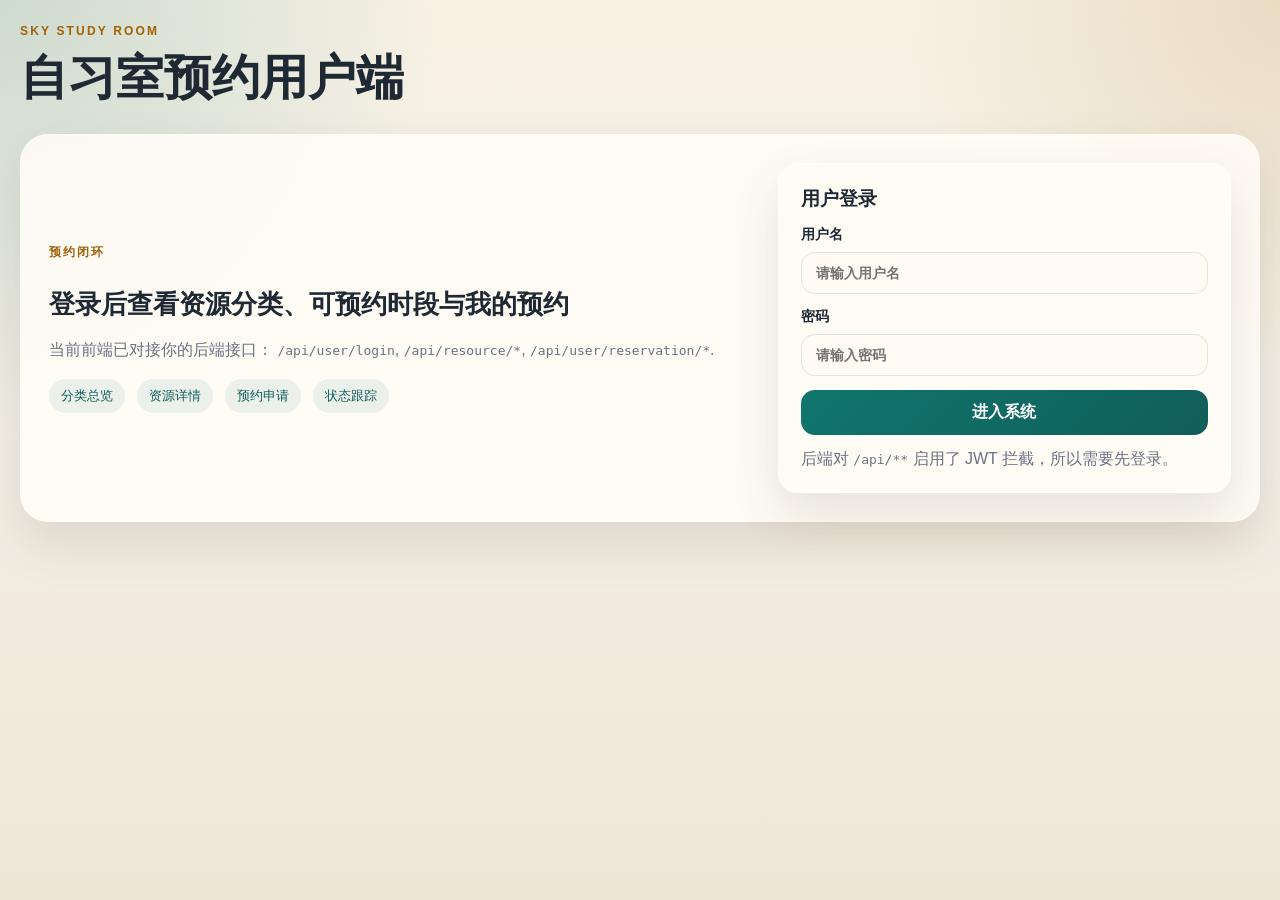
==== sky-study-room-deploy/user/index.html @ 19abefbc "Initial commit" ====
<!DOCTYPE html>
<html lang="zh-CN">
<head>
  <meta charset="UTF-8" />
  <meta name="viewport" content="width=device-width, initial-scale=1.0" />
  <title>Sky Study Room 用户端</title>
  <link rel="stylesheet" href="./styles.css" />
</head>
<body>
  <div class="shell">
    <header class="topbar">
      <div>
        <p class="eyebrow">Sky Study Room</p>
        <h1>自习室预约用户端</h1>
      </div>
      <div class="topbar-actions">
        <div id="userBadge" class="user-badge hidden">
          <span id="userNameText"></span>
          <button id="logoutButton" class="ghost-button">退出登录</button>
        </div>
      </div>
    </header>

    <main class="page">
      <section id="loginPanel" class="hero-card">
        <div class="hero-copy">
          <p class="eyebrow">预约闭环</p>
          <h2>登录后查看资源分类、可预约时段与我的预约</h2>
          <p class="muted">
            当前前端已对接你的后端接口：
            <code>/api/user/login</code>,
            <code>/api/resource/*</code>,
            <code>/api/user/reservation/*</code>.
          </p>
          <div class="feature-list">
            <span>分类总览</span>
            <span>资源详情</span>
            <span>预约申请</span>
            <span>状态跟踪</span>
          </div>
        </div>
        <form id="loginForm" class="panel form-panel">
          <h3>用户登录</h3>
          <label>
            用户名
            <input id="loginName" name="name" placeholder="请输入用户名" required />
          </label>
          <label>
            密码
            <input id="loginPassword" name="password" type="password" placeholder="请输入密码" required />
          </label>
          <button class="primary-button" type="submit">进入系统</button>
          <p class="tip">后端对 <code>/api/**</code> 启用了 JWT 拦截，所以需要先登录。</p>
        </form>
      </section>

      <section id="appPanel" class="hidden">
        <div class="dashboard-grid">
          <section class="panel panel-large">
            <div class="section-head">
              <div>
                <p class="eyebrow">首页</p>
                <h2>资源分类总览</h2>
              </div>
              <button id="refreshOverviewButton" class="ghost-button">刷新概览</button>
            </div>
            <div id="categoryGrid" class="category-grid"></div>
          </section>

          <aside class="panel panel-side">
            <p class="eyebrow">筛选条件</p>
            <h2>查询可预约资源</h2>
            <div class="filter-grid">
              <label>
                资源类型
                <select id="resourceTypeFilter">
                  <option value="">全部类型</option>
                  <option value="PUBLIC_SEAT">公共自习位</option>
                  <option value="PRIVATE_ROOM">独立自习室</option>
                  <option value="MEETING_ROOM">讨论室</option>
                </select>
              </label>
              <label>
                预约日期
                <input id="reserveDateFilter" type="date" required />
              </label>
              <label>
                开始时间
                <input id="startTimeFilter" type="time" step="1800" required />
              </label>
              <label>
                结束时间
                <input id="endTimeFilter" type="time" step="1800" required />
              </label>
            </div>
            <button id="searchButton" class="primary-button">查询资源</button>
            <p class="tip">列表只返回当前启用且与已通过预约不冲突的资源。</p>
          </aside>
        </div>

        <section class="content-grid">
          <section class="panel">
            <div class="section-head">
              <div>
                <p class="eyebrow">列表页</p>
                <h2>资源列表</h2>
              </div>
              <span id="resourceCountText" class="subtle-pill">0 条结果</span>
            </div>
            <div id="resourceList" class="stack-list empty-state">
              <p>登录后选择日期与时间段，即可查看可预约资源。</p>
            </div>
          </section>

          <section class="panel">
            <div class="section-head">
              <div>
                <p class="eyebrow">详情页</p>
                <h2>资源详情与预约申请</h2>
              </div>
            </div>
            <div id="resourceDetail" class="detail-card empty-state">
              <p>从左侧选择一个资源，这里会展示详情并支持提交预约。</p>
            </div>
          </section>
        </section>

        <section class="panel">
          <div class="section-head">
            <div>
              <p class="eyebrow">我的预约</p>
              <h2>预约状态跟踪</h2>
            </div>
            <div class="reservation-toolbar">
              <select id="reservationStatusFilter">
                <option value="">全部状态</option>
                <option value="1">待审核</option>
                <option value="2">已通过</option>
                <option value="3">已拒绝</option>
                <option value="4">已取消</option>
              </select>
              <button id="refreshReservationsButton" class="ghost-button">刷新记录</button>
            </div>
          </div>
          <div id="reservationList" class="stack-list empty-state">
            <p>这里会显示当前用户的预约记录。</p>
          </div>
        </section>
      </section>
    </main>
  </div>

  <div id="toast" class="toast hidden"></div>

  <script src="./app.js"></script>
</body>
</html>
---- sky-study-room-deploy/user/styles.css ----
:root {
  --bg: #f3efe6;
  --bg-accent: #e7dcc5;
  --surface: rgba(255, 252, 247, 0.9);
  --surface-strong: #fffaf2;
  --text: #1f2933;
  --muted: #6b7280;
  --line: rgba(79, 70, 58, 0.12);
  --primary: #0f766e;
  --primary-deep: #115e59;
  --secondary: #a16207;
  --danger: #b42318;
  --shadow: 0 22px 50px rgba(64, 53, 28, 0.12);
  --radius-xl: 28px;
  --radius-lg: 20px;
  --radius-md: 14px;
}

* {
  box-sizing: border-box;
}

body {
  margin: 0;
  font-family: "Segoe UI", "PingFang SC", "Microsoft YaHei", sans-serif;
  color: var(--text);
  background:
    radial-gradient(circle at top left, rgba(15, 118, 110, 0.18), transparent 28%),
    radial-gradient(circle at top right, rgba(161, 98, 7, 0.15), transparent 24%),
    linear-gradient(180deg, #f7f1e4 0%, #f3efe6 48%, #efe6d6 100%);
  min-height: 100vh;
}

.shell {
  width: min(1240px, calc(100vw - 32px));
  margin: 0 auto;
  padding: 24px 0 40px;
}

.topbar,
.section-head,
.topbar-actions,
.reservation-toolbar,
.user-badge,
.feature-list,
.meta-row,
.detail-actions,
.reservation-actions {
  display: flex;
  align-items: center;
  gap: 12px;
}

.topbar,
.section-head {
  justify-content: space-between;
}

.topbar {
  margin-bottom: 24px;
}

.eyebrow {
  margin: 0 0 8px;
  color: var(--secondary);
  text-transform: uppercase;
  letter-spacing: 0.18em;
  font-size: 12px;
  font-weight: 700;
}

h1,
h2,
h3,
p {
  margin: 0;
}

h1 {
  font-size: clamp(2rem, 4vw, 3rem);
}

h2 {
  font-size: clamp(1.2rem, 2vw, 1.7rem);
}

.page {
  display: grid;
  gap: 24px;
}

.hero-card,
.panel {
  background: var(--surface);
  backdrop-filter: blur(16px);
  border: 1px solid rgba(255, 255, 255, 0.45);
  box-shadow: var(--shadow);
}

.hero-card {
  border-radius: var(--radius-xl);
  padding: 28px;
  display: grid;
  grid-template-columns: 1.4fr 0.9fr;
  gap: 24px;
}

.hero-copy {
  display: grid;
  gap: 18px;
  align-content: center;
}

.muted,
.tip,
.meta-item {
  color: var(--muted);
}

.feature-list {
  flex-wrap: wrap;
}

.feature-list span,
.subtle-pill,
.status-pill,
.type-pill {
  border-radius: 999px;
  padding: 8px 12px;
  font-size: 13px;
}

.feature-list span,
.subtle-pill {
  background: rgba(15, 118, 110, 0.08);
  color: var(--primary-deep);
}

.form-panel,
.panel,
.detail-card,
.resource-card,
.reservation-card {
  border-radius: var(--radius-lg);
}

.form-panel,
.panel {
  padding: 22px;
}

form,
.filter-grid,
.stack-list,
.detail-card,
.detail-meta,
.detail-form {
  display: grid;
  gap: 14px;
}

label {
  display: grid;
  gap: 8px;
  font-size: 14px;
  font-weight: 600;
}

input,
select,
textarea,
button {
  font: inherit;
}

input,
select,
textarea {
  width: 100%;
  border: 1px solid var(--line);
  background: rgba(255, 250, 242, 0.95);
  color: var(--text);
  border-radius: var(--radius-md);
  padding: 12px 14px;
  outline: none;
  transition: border-color 0.2s ease, box-shadow 0.2s ease;
}

input:focus,
select:focus,
textarea:focus {
  border-color: rgba(15, 118, 110, 0.5);
  box-shadow: 0 0 0 4px rgba(15, 118, 110, 0.12);
}

textarea {
  resize: vertical;
  min-height: 96px;
}

button {
  border: none;
  cursor: pointer;
  border-radius: var(--radius-md);
  transition: transform 0.18s ease, opacity 0.18s ease, background 0.18s ease;
}

button:hover {
  transform: translateY(-1px);
}

button:disabled {
  cursor: not-allowed;
  opacity: 0.55;
  transform: none;
}

.primary-button,
.ghost-button,
.danger-button {
  padding: 12px 16px;
  font-weight: 700;
}

.primary-button {
  background: linear-gradient(135deg, var(--primary) 0%, var(--primary-deep) 100%);
  color: #fff;
}

.ghost-button {
  background: rgba(15, 118, 110, 0.09);
  color: var(--primary-deep);
}

.danger-button {
  background: rgba(180, 35, 24, 0.12);
  color: var(--danger);
}

.dashboard-grid,
.content-grid {
  display: grid;
  gap: 24px;
}

.dashboard-grid {
  grid-template-columns: 1.5fr 1fr;
}

.content-grid {
  grid-template-columns: 1.15fr 0.85fr;
}

.category-grid {
  display: grid;
  grid-template-columns: repeat(3, minmax(0, 1fr));
  gap: 14px;
}

.category-card,
.resource-card,
.reservation-card,
.detail-card {
  background: var(--surface-strong);
  border: 1px solid var(--line);
}

.category-card {
  border-radius: 18px;
  padding: 18px;
  display: grid;
  gap: 8px;
}

.category-number {
  font-size: 2rem;
  font-weight: 800;
}

.stack-list {
  min-height: 220px;
}

.resource-card,
.reservation-card {
  padding: 18px;
  display: grid;
  gap: 12px;
}

.resource-card.active {
  border-color: rgba(15, 118, 110, 0.45);
  box-shadow: 0 16px 36px rgba(15, 118, 110, 0.14);
}

.meta-row,
.detail-actions,
.reservation-actions {
  flex-wrap: wrap;
}

.meta-item {
  font-size: 13px;
  padding: 7px 10px;
  border-radius: 999px;
  background: rgba(17, 24, 39, 0.04);
}

.type-pill {
  background: rgba(161, 98, 7, 0.12);
  color: #8a4b02;
}

.status-pill.pending {
  background: rgba(245, 158, 11, 0.14);
  color: #9a5f00;
}

.status-pill.approved {
  background: rgba(34, 197, 94, 0.14);
  color: #166534;
}

.status-pill.rejected,
.status-pill.disabled {
  background: rgba(220, 38, 38, 0.12);
  color: #991b1b;
}

.status-pill.canceled,
.status-pill.repair {
  background: rgba(71, 85, 105, 0.12);
  color: #475569;
}

.status-pill.enabled {
  background: rgba(15, 118, 110, 0.12);
  color: var(--primary-deep);
}

.detail-card {
  min-height: 100%;
  padding: 20px;
}

.detail-meta {
  grid-template-columns: repeat(2, minmax(0, 1fr));
}

.detail-meta .meta-box {
  padding: 14px;
  border-radius: 16px;
  background: rgba(15, 118, 110, 0.05);
}

.empty-state {
  place-items: center;
  text-align: center;
  color: var(--muted);
}

.toast {
  position: fixed;
  right: 24px;
  bottom: 24px;
  max-width: 320px;
  padding: 14px 16px;
  border-radius: 16px;
  background: rgba(17, 24, 39, 0.92);
  color: #fff;
  box-shadow: 0 16px 40px rgba(17, 24, 39, 0.28);
}

.hidden {
  display: none !important;
}

@media (max-width: 1024px) {
  .hero-card,
  .dashboard-grid,
  .content-grid {
    grid-template-columns: 1fr;
  }

  .category-grid {
    grid-template-columns: 1fr;
  }
}

@media (max-width: 640px) {
  .shell {
    width: min(100vw - 20px, 100%);
    padding-top: 16px;
  }

  .topbar,
  .section-head,
  .reservation-toolbar,
  .user-badge {
    align-items: flex-start;
    flex-direction: column;
  }

  .hero-card,
  .form-panel,
  .panel {
    padding: 18px;
  }

  .detail-meta {
    grid-template-columns: 1fr;
  }
}
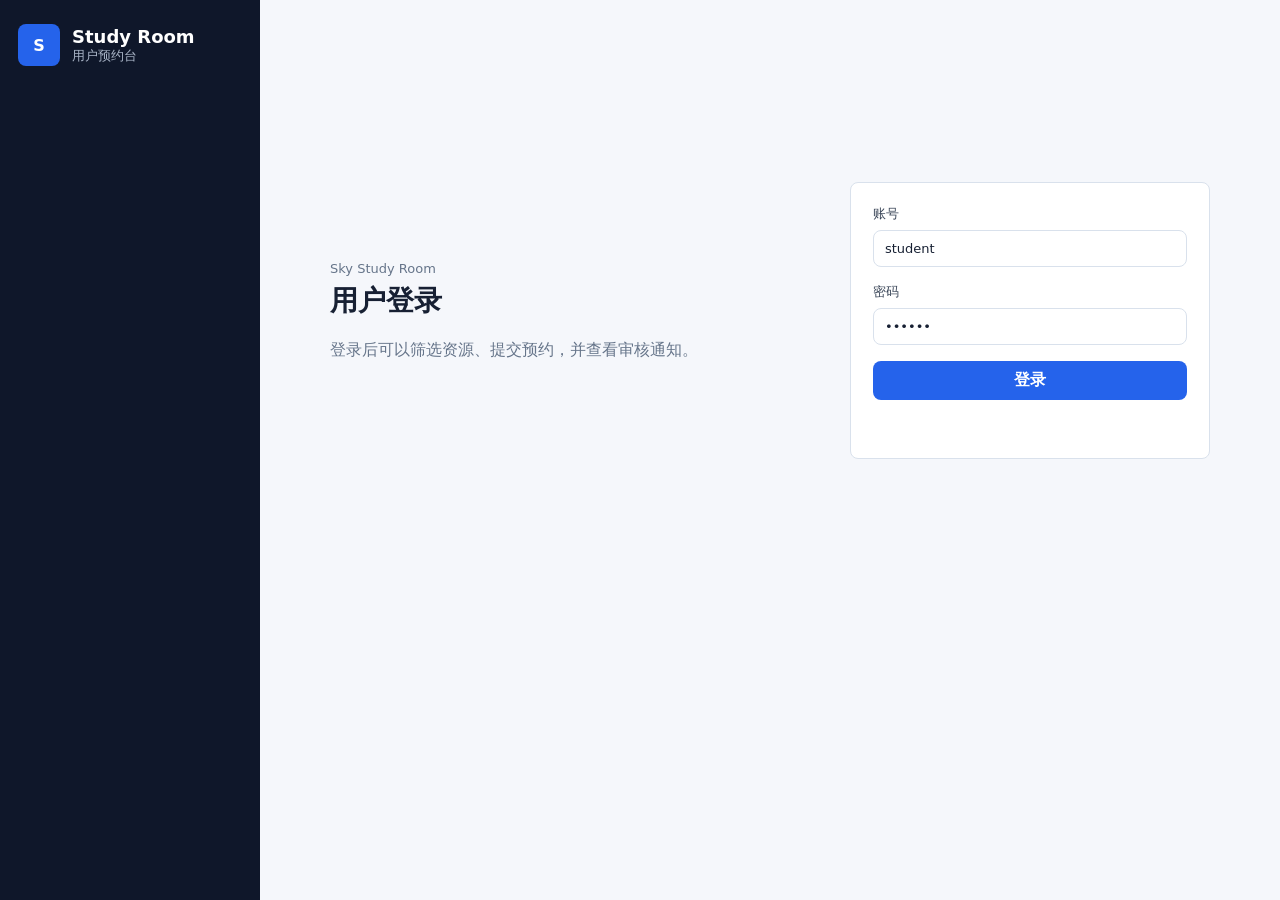
==== commit 62a19e51: "Tasks 25-27: add notification MQ and rebuild frontend 完成时间: 2026-05-22 21:05:44 CST 任务序号: 25-27 任务功能" ====
--- a/sky-study-room-deploy/user/index.html
+++ b/sky-study-room-deploy/user/index.html
@@ -1,157 +1,155 @@
-<!DOCTYPE html>
+<!doctype html>
 <html lang="zh-CN">
 <head>
-  <meta charset="UTF-8" />
-  <meta name="viewport" content="width=device-width, initial-scale=1.0" />
-  <title>Sky Study Room 用户端</title>
-  <link rel="stylesheet" href="./styles.css" />
+  <meta charset="UTF-8">
+  <meta name="viewport" content="width=device-width, initial-scale=1.0">
+  <title>预约用户端</title>
+  <link rel="stylesheet" href="./styles.css?v=20260522-fix3">
 </head>
 <body>
   <div class="shell">
-    <header class="topbar">
-      <div>
-        <p class="eyebrow">Sky Study Room</p>
-        <h1>自习室预约用户端</h1>
-      </div>
-      <div class="topbar-actions">
-        <div id="userBadge" class="user-badge hidden">
-          <span id="userNameText"></span>
-          <button id="logoutButton" class="ghost-button">退出登录</button>
+    <aside class="sidebar">
+      <div class="brand">
+        <div class="brand-mark">S</div>
+        <div>
+          <h1>Study Room</h1>
+          <p>用户预约台</p>
         </div>
       </div>
-    </header>
+      <nav class="nav" id="nav" hidden>
+        <button class="nav-item active" data-view="booking">预约</button>
+        <button class="nav-item" data-view="reservations">我的预约</button>
+        <button class="nav-item" data-view="notifications">通知</button>
+      </nav>
+      <div class="side-footer" id="userBox" hidden>
+        <span id="currentUser"></span>
+        <button class="ghost" id="logoutBtn">退出</button>
+      </div>
+    </aside>
 
-    <main class="page">
-      <section id="loginPanel" class="hero-card">
-        <div class="hero-copy">
-          <p class="eyebrow">预约闭环</p>
-          <h2>登录后查看资源分类、可预约时段与我的预约</h2>
-          <p class="muted">
-            当前前端已对接你的后端接口：
-            <code>/api/user/login</code>,
-            <code>/api/resource/*</code>,
-            <code>/api/user/reservation/*</code>.
-          </p>
-          <div class="feature-list">
-            <span>分类总览</span>
-            <span>资源详情</span>
-            <span>预约申请</span>
-            <span>状态跟踪</span>
-          </div>
+    <main class="main">
+      <section class="login-panel" id="loginView">
+        <div class="login-copy">
+          <p class="eyebrow">Sky Study Room</p>
+          <h2>用户登录</h2>
+          <p>登录后可以筛选资源、提交预约，并查看审核通知。</p>
         </div>
-        <form id="loginForm" class="panel form-panel">
-          <h3>用户登录</h3>
+        <form class="login-form" id="loginForm">
           <label>
-            用户名
-            <input id="loginName" name="name" placeholder="请输入用户名" required />
+            账号
+            <input name="name" value="student" autocomplete="username" required>
           </label>
           <label>
             密码
-            <input id="loginPassword" name="password" type="password" placeholder="请输入密码" required />
+            <input name="password" type="password" value="123456" autocomplete="current-password" required>
           </label>
-          <button class="primary-button" type="submit">进入系统</button>
-          <p class="tip">后端对 <code>/api/**</code> 启用了 JWT 拦截，所以需要先登录。</p>
+          <button class="primary" type="submit">登录</button>
+          <p class="form-message" id="loginMessage"></p>
         </form>
       </section>
 
-      <section id="appPanel" class="hidden">
-        <div class="dashboard-grid">
-          <section class="panel panel-large">
-            <div class="section-head">
-              <div>
-                <p class="eyebrow">首页</p>
-                <h2>资源分类总览</h2>
-              </div>
-              <button id="refreshOverviewButton" class="ghost-button">刷新概览</button>
-            </div>
-            <div id="categoryGrid" class="category-grid"></div>
-          </section>
-
-          <aside class="panel panel-side">
-            <p class="eyebrow">筛选条件</p>
-            <h2>查询可预约资源</h2>
-            <div class="filter-grid">
-              <label>
-                资源类型
-                <select id="resourceTypeFilter">
-                  <option value="">全部类型</option>
-                  <option value="PUBLIC_SEAT">公共自习位</option>
-                  <option value="PRIVATE_ROOM">独立自习室</option>
-                  <option value="MEETING_ROOM">讨论室</option>
-                </select>
-              </label>
-              <label>
-                预约日期
-                <input id="reserveDateFilter" type="date" required />
-              </label>
-              <label>
-                开始时间
-                <input id="startTimeFilter" type="time" step="1800" required />
-              </label>
-              <label>
-                结束时间
-                <input id="endTimeFilter" type="time" step="1800" required />
-              </label>
-            </div>
-            <button id="searchButton" class="primary-button">查询资源</button>
-            <p class="tip">列表只返回当前启用且与已通过预约不冲突的资源。</p>
-          </aside>
+      <section class="view active" id="bookingView" hidden>
+        <div class="page-head">
+          <div>
+            <p class="eyebrow">Booking</p>
+            <h2>选择可预约资源</h2>
+          </div>
+          <button class="secondary" id="refreshResourcesBtn">刷新</button>
         </div>
 
-        <section class="content-grid">
-          <section class="panel">
-            <div class="section-head">
-              <div>
-                <p class="eyebrow">列表页</p>
-                <h2>资源列表</h2>
-              </div>
-              <span id="resourceCountText" class="subtle-pill">0 条结果</span>
-            </div>
-            <div id="resourceList" class="stack-list empty-state">
-              <p>登录后选择日期与时间段，即可查看可预约资源。</p>
-            </div>
-          </section>
+        <div class="metrics" id="categoryMetrics"></div>
 
-          <section class="panel">
-            <div class="section-head">
-              <div>
-                <p class="eyebrow">详情页</p>
-                <h2>资源详情与预约申请</h2>
-              </div>
-            </div>
-            <div id="resourceDetail" class="detail-card empty-state">
-              <p>从左侧选择一个资源，这里会展示详情并支持提交预约。</p>
-            </div>
-          </section>
-        </section>
+        <form class="toolbar" id="resourceFilterForm">
+          <label>
+            资源类型
+            <select name="resourceType">
+              <option value="">全部</option>
+              <option value="PUBLIC_SEAT">公共自习位</option>
+              <option value="PRIVATE_ROOM">独立自习室</option>
+              <option value="MEETING_ROOM">讨论室</option>
+            </select>
+          </label>
+          <label>
+            日期
+            <input name="reserveDate" type="date" required>
+          </label>
+          <label>
+            开始
+            <input name="startTime" type="time" value="09:00" required>
+          </label>
+          <label>
+            结束
+            <input name="endTime" type="time" value="10:00" required>
+          </label>
+          <button class="primary" type="submit">查询</button>
+        </form>
 
-        <section class="panel">
-          <div class="section-head">
-            <div>
-              <p class="eyebrow">我的预约</p>
-              <h2>预约状态跟踪</h2>
-            </div>
-            <div class="reservation-toolbar">
-              <select id="reservationStatusFilter">
-                <option value="">全部状态</option>
-                <option value="1">待审核</option>
-                <option value="2">已通过</option>
-                <option value="3">已拒绝</option>
-                <option value="4">已取消</option>
-              </select>
-              <button id="refreshReservationsButton" class="ghost-button">刷新记录</button>
-            </div>
+        <div class="resource-grid" id="resourceGrid"></div>
+      </section>
+
+      <section class="view" id="reservationsView" hidden>
+        <div class="page-head">
+          <div>
+            <p class="eyebrow">History</p>
+            <h2>我的预约</h2>
           </div>
-          <div id="reservationList" class="stack-list empty-state">
-            <p>这里会显示当前用户的预约记录。</p>
+          <button class="secondary" id="refreshReservationsBtn">刷新</button>
+        </div>
+        <div class="table-wrap">
+          <table>
+            <thead>
+              <tr>
+                <th>资源</th>
+                <th>日期</th>
+                <th>时间</th>
+                <th>用途</th>
+                <th>状态</th>
+                <th>备注</th>
+                <th>操作</th>
+              </tr>
+            </thead>
+            <tbody id="reservationRows"></tbody>
+          </table>
+        </div>
+      </section>
+
+      <section class="view" id="notificationsView" hidden>
+        <div class="page-head">
+          <div>
+            <p class="eyebrow">Messages</p>
+            <h2>站内通知</h2>
           </div>
-        </section>
+          <button class="secondary" id="refreshNotificationsBtn">刷新</button>
+        </div>
+        <div class="notice-list" id="notificationList"></div>
       </section>
     </main>
   </div>
 
-  <div id="toast" class="toast hidden"></div>
+  <dialog id="bookingDialog">
+    <form method="dialog" class="dialog-form" id="bookingForm">
+      <div class="dialog-head">
+        <h3>提交预约</h3>
+        <button class="icon-btn" type="button" id="closeBookingDialog">×</button>
+      </div>
+      <input type="hidden" name="resourceId">
+      <label>
+        资源
+        <input name="resourceName" readonly>
+      </label>
+      <label>
+        用途
+        <textarea name="purpose" rows="4" placeholder="例如：自习、复习、面试准备" required></textarea>
+      </label>
+      <div class="dialog-actions">
+        <button class="secondary" type="button" id="cancelBookingDialog">取消</button>
+        <button class="primary" type="submit">提交</button>
+      </div>
+      <p class="form-message" id="bookingMessage"></p>
+    </form>
+  </dialog>
 
-  <script src="./app.js"></script>
+  <div class="toast" id="toast" hidden></div>
+  <script src="./app.js?v=20260522-fix3"></script>
 </body>
 </html>
--- a/sky-study-room-deploy/user/styles.css
+++ b/sky-study-room-deploy/user/styles.css
@@ -1,360 +1,388 @@
 :root {
-  --bg: #f3efe6;
-  --bg-accent: #e7dcc5;
-  --surface: rgba(255, 252, 247, 0.9);
-  --surface-strong: #fffaf2;
-  --text: #1f2933;
-  --muted: #6b7280;
-  --line: rgba(79, 70, 58, 0.12);
-  --primary: #0f766e;
-  --primary-deep: #115e59;
-  --secondary: #a16207;
-  --danger: #b42318;
-  --shadow: 0 22px 50px rgba(64, 53, 28, 0.12);
-  --radius-xl: 28px;
-  --radius-lg: 20px;
-  --radius-md: 14px;
-}
-
-* {
-  box-sizing: border-box;
+  color-scheme: light;
+  --bg: #f5f7fb;
+  --panel: #ffffff;
+  --line: #d9e1ec;
+  --text: #172033;
+  --muted: #66758a;
+  --primary: #2563eb;
+  --primary-dark: #1d4ed8;
+  --green: #16845b;
+  --amber: #b45309;
+  --red: #c24130;
+  --radius: 8px;
+  font-family: Inter, ui-sans-serif, system-ui, -apple-system, BlinkMacSystemFont, "Segoe UI", sans-serif;
+}
+
+* { box-sizing: border-box; }
+
+[hidden] {
+  display: none !important;
 }
 
 body {
   margin: 0;
-  font-family: "Segoe UI", "PingFang SC", "Microsoft YaHei", sans-serif;
+  background: var(--bg);
   color: var(--text);
-  background:
-    radial-gradient(circle at top left, rgba(15, 118, 110, 0.18), transparent 28%),
-    radial-gradient(circle at top right, rgba(161, 98, 7, 0.15), transparent 24%),
-    linear-gradient(180deg, #f7f1e4 0%, #f3efe6 48%, #efe6d6 100%);
+}
+
+button, input, select, textarea {
+  font: inherit;
+}
+
+button {
+  border: 0;
+  cursor: pointer;
+}
+
+.shell {
   min-height: 100vh;
-}
-
-.shell {
-  width: min(1240px, calc(100vw - 32px));
-  margin: 0 auto;
-  padding: 24px 0 40px;
-}
-
-.topbar,
-.section-head,
-.topbar-actions,
-.reservation-toolbar,
-.user-badge,
-.feature-list,
-.meta-row,
-.detail-actions,
-.reservation-actions {
+  display: grid;
+  grid-template-columns: 260px minmax(0, 1fr);
+}
+
+.sidebar {
+  background: #0f172a;
+  color: white;
+  padding: 24px 18px;
+  display: flex;
+  flex-direction: column;
+  gap: 24px;
+}
+
+.brand {
   display: flex;
   align-items: center;
   gap: 12px;
 }
 
-.topbar,
-.section-head {
+.brand-mark {
+  width: 42px;
+  height: 42px;
+  display: grid;
+  place-items: center;
+  border-radius: var(--radius);
+  background: #2563eb;
+  font-weight: 800;
+}
+
+.brand h1 {
+  margin: 0;
+  font-size: 18px;
+}
+
+.brand p, .eyebrow {
+  margin: 0;
+  color: var(--muted);
+  font-size: 13px;
+}
+
+.sidebar .brand p,
+.side-footer {
+  color: #aab5c7;
+}
+
+.nav {
+  display: grid;
+  gap: 8px;
+}
+
+.nav-item,
+.ghost {
+  border-radius: var(--radius);
+  padding: 10px 12px;
+  background: transparent;
+  color: #dbe4f3;
+  text-align: left;
+}
+
+.nav-item.active,
+.nav-item:hover,
+.ghost:hover {
+  background: rgba(255,255,255,0.11);
+  color: #fff;
+}
+
+.side-footer {
+  margin-top: auto;
+  display: grid;
+  gap: 10px;
+}
+
+.main {
+  padding: 28px;
+  min-width: 0;
+}
+
+.login-panel {
+  max-width: 880px;
+  min-height: 440px;
+  margin: 8vh auto 0;
+  display: grid;
+  grid-template-columns: 1fr 360px;
+  gap: 36px;
+  align-items: center;
+}
+
+.login-copy h2,
+.page-head h2 {
+  margin: 6px 0 0;
+  font-size: 28px;
+}
+
+.login-copy p:last-child {
+  line-height: 1.7;
+  color: var(--muted);
+}
+
+.login-form,
+.dialog-form {
+  background: var(--panel);
+  border: 1px solid var(--line);
+  border-radius: var(--radius);
+  padding: 22px;
+  display: grid;
+  gap: 16px;
+}
+
+label {
+  display: grid;
+  gap: 7px;
+  color: #3a4658;
+  font-size: 13px;
+}
+
+input, select, textarea {
+  width: 100%;
+  border: 1px solid var(--line);
+  border-radius: var(--radius);
+  background: #fff;
+  color: var(--text);
+  padding: 10px 11px;
+  outline: none;
+}
+
+input:focus, select:focus, textarea:focus {
+  border-color: var(--primary);
+  box-shadow: 0 0 0 3px rgba(37,99,235,0.13);
+}
+
+.primary, .secondary {
+  min-height: 38px;
+  border-radius: var(--radius);
+  padding: 9px 14px;
+  font-weight: 650;
+}
+
+.primary {
+  background: var(--primary);
+  color: white;
+}
+
+.primary:hover { background: var(--primary-dark); }
+
+.secondary {
+  background: #e8eef7;
+  color: #1d2a3d;
+}
+
+.view { display: none; }
+.view.active { display: block; }
+
+.page-head {
+  display: flex;
   justify-content: space-between;
-}
-
-.topbar {
-  margin-bottom: 24px;
-}
-
-.eyebrow {
-  margin: 0 0 8px;
-  color: var(--secondary);
-  text-transform: uppercase;
-  letter-spacing: 0.18em;
+  align-items: end;
+  gap: 16px;
+  margin-bottom: 20px;
+}
+
+.toolbar {
+  background: var(--panel);
+  border: 1px solid var(--line);
+  border-radius: var(--radius);
+  padding: 14px;
+  display: grid;
+  grid-template-columns: 1.1fr 1fr 0.8fr 0.8fr auto;
+  gap: 12px;
+  align-items: end;
+  margin-bottom: 18px;
+}
+
+.metrics {
+  display: grid;
+  grid-template-columns: repeat(3, minmax(0, 1fr));
+  gap: 12px;
+  margin-bottom: 16px;
+}
+
+.metric, .resource-card, .notice-item {
+  background: var(--panel);
+  border: 1px solid var(--line);
+  border-radius: var(--radius);
+}
+
+.metric {
+  padding: 14px;
+}
+
+.metric strong {
+  display: block;
+  margin-top: 6px;
+  font-size: 24px;
+}
+
+.resource-grid {
+  display: grid;
+  grid-template-columns: repeat(auto-fill, minmax(240px, 1fr));
+  gap: 14px;
+}
+
+.resource-card {
+  padding: 16px;
+  display: grid;
+  gap: 12px;
+}
+
+.card-top {
+  display: flex;
+  justify-content: space-between;
+  gap: 10px;
+}
+
+.card-top h3 {
+  margin: 0;
+  font-size: 17px;
+}
+
+.resource-meta {
+  display: grid;
+  gap: 7px;
+  color: var(--muted);
+  font-size: 13px;
+}
+
+.badge {
+  display: inline-flex;
+  align-items: center;
+  width: fit-content;
+  min-height: 24px;
+  border-radius: 999px;
+  padding: 3px 9px;
+  background: #eef2ff;
+  color: #3730a3;
   font-size: 12px;
   font-weight: 700;
 }
 
-h1,
-h2,
-h3,
-p {
-  margin: 0;
-}
-
-h1 {
-  font-size: clamp(2rem, 4vw, 3rem);
-}
-
-h2 {
-  font-size: clamp(1.2rem, 2vw, 1.7rem);
-}
-
-.page {
-  display: grid;
-  gap: 24px;
-}
-
-.hero-card,
-.panel {
-  background: var(--surface);
-  backdrop-filter: blur(16px);
-  border: 1px solid rgba(255, 255, 255, 0.45);
-  box-shadow: var(--shadow);
-}
-
-.hero-card {
-  border-radius: var(--radius-xl);
+.badge.green { background: #dcfce7; color: var(--green); }
+.badge.amber { background: #fef3c7; color: var(--amber); }
+.badge.red { background: #fee2e2; color: var(--red); }
+.badge.gray { background: #e5e7eb; color: #4b5563; }
+
+.table-wrap {
+  overflow: auto;
+  background: var(--panel);
+  border: 1px solid var(--line);
+  border-radius: var(--radius);
+}
+
+table {
+  width: 100%;
+  border-collapse: collapse;
+  min-width: 760px;
+}
+
+th, td {
+  padding: 12px 14px;
+  border-bottom: 1px solid var(--line);
+  text-align: left;
+  vertical-align: middle;
+  font-size: 14px;
+}
+
+th {
+  background: #f8fafc;
+  color: #475569;
+  font-size: 12px;
+  text-transform: uppercase;
+}
+
+.notice-list {
+  display: grid;
+  gap: 12px;
+}
+
+.notice-item {
+  padding: 15px;
+}
+
+.notice-item h3 {
+  margin: 0 0 6px;
+  font-size: 16px;
+}
+
+.notice-item p {
+  margin: 0;
+  color: #455266;
+}
+
+.notice-time {
+  margin-top: 10px;
+  color: var(--muted);
+  font-size: 12px;
+}
+
+dialog {
+  width: min(520px, calc(100vw - 28px));
+  border: 0;
+  border-radius: var(--radius);
+  padding: 0;
+  box-shadow: 0 20px 55px rgba(15,23,42,0.25);
+}
+
+dialog::backdrop {
+  background: rgba(15,23,42,0.42);
+}
+
+.dialog-head {
+  display: flex;
+  align-items: center;
+  justify-content: space-between;
+}
+
+.dialog-head h3 {
+  margin: 0;
+}
+
+.dialog-actions {
+  display: flex;
+  justify-content: flex-end;
+  gap: 10px;
+}
+
+.icon-btn {
+  width: 34px;
+  height: 34px;
+  border-radius: 50%;
+  background: #edf2f8;
+  color: #263447;
+  font-size: 22px;
+  line-height: 1;
+}
+
+.form-message {
+  min-height: 20px;
+  margin: 0;
+  color: var(--red);
+  font-size: 13px;
+}
+
+.empty {
+  background: var(--panel);
+  border: 1px dashed var(--line);
+  border-radius: var(--radius);
   padding: 28px;
-  display: grid;
-  grid-template-columns: 1.4fr 0.9fr;
-  gap: 24px;
-}
-
-.hero-copy {
-  display: grid;
-  gap: 18px;
-  align-content: center;
-}
-
-.muted,
-.tip,
-.meta-item {
-  color: var(--muted);
-}
-
-.feature-list {
-  flex-wrap: wrap;
-}
-
-.feature-list span,
-.subtle-pill,
-.status-pill,
-.type-pill {
-  border-radius: 999px;
-  padding: 8px 12px;
-  font-size: 13px;
-}
-
-.feature-list span,
-.subtle-pill {
-  background: rgba(15, 118, 110, 0.08);
-  color: var(--primary-deep);
-}
-
-.form-panel,
-.panel,
-.detail-card,
-.resource-card,
-.reservation-card {
-  border-radius: var(--radius-lg);
-}
-
-.form-panel,
-.panel {
-  padding: 22px;
-}
-
-form,
-.filter-grid,
-.stack-list,
-.detail-card,
-.detail-meta,
-.detail-form {
-  display: grid;
-  gap: 14px;
-}
-
-label {
-  display: grid;
-  gap: 8px;
-  font-size: 14px;
-  font-weight: 600;
-}
-
-input,
-select,
-textarea,
-button {
-  font: inherit;
-}
-
-input,
-select,
-textarea {
-  width: 100%;
-  border: 1px solid var(--line);
-  background: rgba(255, 250, 242, 0.95);
-  color: var(--text);
-  border-radius: var(--radius-md);
-  padding: 12px 14px;
-  outline: none;
-  transition: border-color 0.2s ease, box-shadow 0.2s ease;
-}
-
-input:focus,
-select:focus,
-textarea:focus {
-  border-color: rgba(15, 118, 110, 0.5);
-  box-shadow: 0 0 0 4px rgba(15, 118, 110, 0.12);
-}
-
-textarea {
-  resize: vertical;
-  min-height: 96px;
-}
-
-button {
-  border: none;
-  cursor: pointer;
-  border-radius: var(--radius-md);
-  transition: transform 0.18s ease, opacity 0.18s ease, background 0.18s ease;
-}
-
-button:hover {
-  transform: translateY(-1px);
-}
-
-button:disabled {
-  cursor: not-allowed;
-  opacity: 0.55;
-  transform: none;
-}
-
-.primary-button,
-.ghost-button,
-.danger-button {
-  padding: 12px 16px;
-  font-weight: 700;
-}
-
-.primary-button {
-  background: linear-gradient(135deg, var(--primary) 0%, var(--primary-deep) 100%);
-  color: #fff;
-}
-
-.ghost-button {
-  background: rgba(15, 118, 110, 0.09);
-  color: var(--primary-deep);
-}
-
-.danger-button {
-  background: rgba(180, 35, 24, 0.12);
-  color: var(--danger);
-}
-
-.dashboard-grid,
-.content-grid {
-  display: grid;
-  gap: 24px;
-}
-
-.dashboard-grid {
-  grid-template-columns: 1.5fr 1fr;
-}
-
-.content-grid {
-  grid-template-columns: 1.15fr 0.85fr;
-}
-
-.category-grid {
-  display: grid;
-  grid-template-columns: repeat(3, minmax(0, 1fr));
-  gap: 14px;
-}
-
-.category-card,
-.resource-card,
-.reservation-card,
-.detail-card {
-  background: var(--surface-strong);
-  border: 1px solid var(--line);
-}
-
-.category-card {
-  border-radius: 18px;
-  padding: 18px;
-  display: grid;
-  gap: 8px;
-}
-
-.category-number {
-  font-size: 2rem;
-  font-weight: 800;
-}
-
-.stack-list {
-  min-height: 220px;
-}
-
-.resource-card,
-.reservation-card {
-  padding: 18px;
-  display: grid;
-  gap: 12px;
-}
-
-.resource-card.active {
-  border-color: rgba(15, 118, 110, 0.45);
-  box-shadow: 0 16px 36px rgba(15, 118, 110, 0.14);
-}
-
-.meta-row,
-.detail-actions,
-.reservation-actions {
-  flex-wrap: wrap;
-}
-
-.meta-item {
-  font-size: 13px;
-  padding: 7px 10px;
-  border-radius: 999px;
-  background: rgba(17, 24, 39, 0.04);
-}
-
-.type-pill {
-  background: rgba(161, 98, 7, 0.12);
-  color: #8a4b02;
-}
-
-.status-pill.pending {
-  background: rgba(245, 158, 11, 0.14);
-  color: #9a5f00;
-}
-
-.status-pill.approved {
-  background: rgba(34, 197, 94, 0.14);
-  color: #166534;
-}
-
-.status-pill.rejected,
-.status-pill.disabled {
-  background: rgba(220, 38, 38, 0.12);
-  color: #991b1b;
-}
-
-.status-pill.canceled,
-.status-pill.repair {
-  background: rgba(71, 85, 105, 0.12);
-  color: #475569;
-}
-
-.status-pill.enabled {
-  background: rgba(15, 118, 110, 0.12);
-  color: var(--primary-deep);
-}
-
-.detail-card {
-  min-height: 100%;
-  padding: 20px;
-}
-
-.detail-meta {
-  grid-template-columns: repeat(2, minmax(0, 1fr));
-}
-
-.detail-meta .meta-box {
-  padding: 14px;
-  border-radius: 16px;
-  background: rgba(15, 118, 110, 0.05);
-}
-
-.empty-state {
-  place-items: center;
   text-align: center;
   color: var(--muted);
 }
@@ -363,51 +391,37 @@
   position: fixed;
   right: 24px;
   bottom: 24px;
-  max-width: 320px;
-  padding: 14px 16px;
-  border-radius: 16px;
-  background: rgba(17, 24, 39, 0.92);
+  background: #0f172a;
   color: #fff;
-  box-shadow: 0 16px 40px rgba(17, 24, 39, 0.28);
-}
-
-.hidden {
-  display: none !important;
-}
-
-@media (max-width: 1024px) {
-  .hero-card,
-  .dashboard-grid,
-  .content-grid {
+  padding: 12px 14px;
+  border-radius: var(--radius);
+  box-shadow: 0 12px 30px rgba(15,23,42,0.24);
+}
+
+@media (max-width: 900px) {
+  .shell {
     grid-template-columns: 1fr;
   }
 
-  .category-grid {
+  .sidebar {
+    position: sticky;
+    top: 0;
+    z-index: 5;
+    padding: 14px;
+  }
+
+  .nav {
+    grid-auto-flow: column;
+    overflow-x: auto;
+  }
+
+  .login-panel,
+  .toolbar,
+  .metrics {
     grid-template-columns: 1fr;
   }
-}
-
-@media (max-width: 640px) {
-  .shell {
-    width: min(100vw - 20px, 100%);
-    padding-top: 16px;
-  }
-
-  .topbar,
-  .section-head,
-  .reservation-toolbar,
-  .user-badge {
-    align-items: flex-start;
-    flex-direction: column;
-  }
-
-  .hero-card,
-  .form-panel,
-  .panel {
+
+  .main {
     padding: 18px;
   }
-
-  .detail-meta {
-    grid-template-columns: 1fr;
-  }
-}
+}
